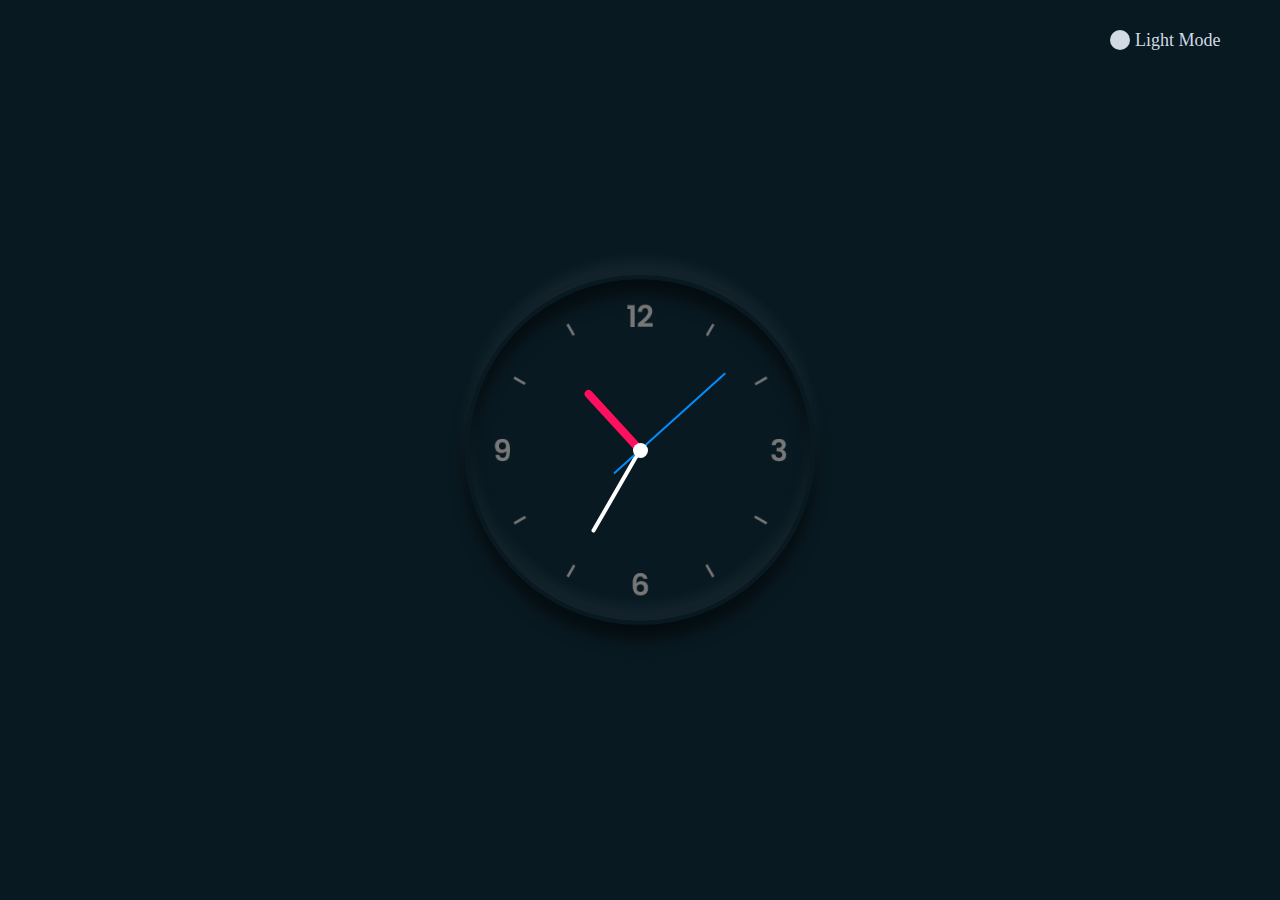
==== index.html @ 3bbf4278 "implements clock's function" ====
<!doctype html>

<html>
<head>
	<meta charset="utf-8">
	<title>JavaScript Clock</title>
	<link rel="stylesheet" href="style.css">
</head>
<body>
	<div class="clock">
		<div class="hour">
			<div class="hr" id="hr"></div>
		</div>
		<div class="min">
			<div class="mn" id="mn"></div>
		</div>
		<div class="sec">
			<div class="sc" id="sc"></div>
		</div>
	</div>
	<div class="toggleClass" onclick="toggleClass()"></div>
	<script type="text/javascript">
		function toggleClass() {
			const body = document.querySelector('body');
			body.classList.toggle('light');
		}
			
		const deg = 6;
		const hr = document.querySelector('#hr');
		const mn = document.querySelector('#mn');
		const sc = document.querySelector('#sc');

		setInterval(() => {
			let day = new Date();
			let hh = day.getHours() * 30;
			let mm = day.getMinutes() * deg;
			let ss = day.getSeconds() * deg;

			hr.style.transform = `rotateZ(${(hh) + (mm/12)}deg)`;
			mn.style.transform = `rotateZ(${mm}deg)`;
			sc.style.transform = `rotateZ(${ss}deg)`;
		});
			
	</script>
</body>
</html>
---- style.css ----
*
{
	margin: 0;
	padding: 0;
	box-sizing: border-box;
}

body
{
	display: flex;
	justify-content: center;
	align-items: center;
	min-height: 100vh;
	background: #091921;
}
body.light
{
	background: #d1dae3;
}

.clock
{
	width: 350px;
	height: 350px;
	display: flex;
	justify-content: center;
	align-items: center;
	background: #091921 url(clock.png);
	background-size: cover;
	border: 4px solid #091921;
	border-radius: 50%;
	box-shadow: 0 -15px 15px rgba(255, 255, 255, 0.05),
				inset 0 -15px 15px rgba(255, 255, 255, 0.05),
				0 15px 15px rgba(0, 0, 0, 0.5),
				inset 0 15px 15px rgba(0, 0, 0, 0.5);
}
body.light .clock
{
	background: #d1dae3 url(clock.png);
	background-size: cover;
	border: 4px solid #cad3dc;
	box-shadow: -8px -8px 15px rgba(255, 255, 255, 0.5),
				inset -8px -8px 15px rgba(255, 255, 255, 0.5),
				10px 10px 10px rgba(0, 0, 0, 0.1),
				inset 10px 10px 10px rgba(0, 0, 0, 0.1);
}
.clock::before
{
	content: '';
	position: absolute;
	width: 15px;
	height: 15px;
	background: #fff;
	border-radius: 50%;
	z-index: 10000;
}
body.light .clock::before
{
	background: #008eff;
}
.clock .hour,
.clock .min,
.clock .sec
{
	position: absolute;
}
.clock .hour, .hr
{
	width: 160px;
	height: 160px;
}
.clock .min, .mn
{
	width: 190px;
	height: 190px;
}
.clock .sec, .sc
{
	width: 230px;
	height: 230px;
}
.hr, .mn, .sc
{
	display: flex;
	justify-content: center;
	position: absolute;
	border-radius: 50%;
}
.hr::before
{
	content: '';
	position: absolute;
	width: 8px;
	height: 80px;
	background: #ff105e;
	z-index: 10;
	border-radius: 6px 6px 0 0;
}
.mn::before
{
	content: '';
	position: absolute;
	width: 4px;
	height: 90px;
	background: #fff;
	z-index: 11;
	border-radius: 6px 6px 0 0;
}
body.light .mn::before
{
	background: #091921;
}
.sc::before
{
	content: '';
	position: absolute;
	width: 2px;
	height: 150px;
	background: #008eff;
	z-index: 12;
	border-radius: 6px 6px 0 0;
}
.toggleClass
{
	position: absolute;
	top: 30px;
	right: 150px;
	width: 20px;
	height: 20px;
	font-size: 18px;
	border-radius: 50%;
	background: #d1dae3;
	color: #d1dae3;
	font-family: consolas;
	cursor: pointer;
	display: flex;
	align-items: center;
}
.toggleClass::before
{
	position: absolute;
	left: 25px;
	content: 'Light Mode';
	white-space: nowrap;
}

body.light .toggleClass
{
	background: #091921;
	color: #091921;
}
body.light .toggleClass::before
{
	content: 'Dark Mode';
}
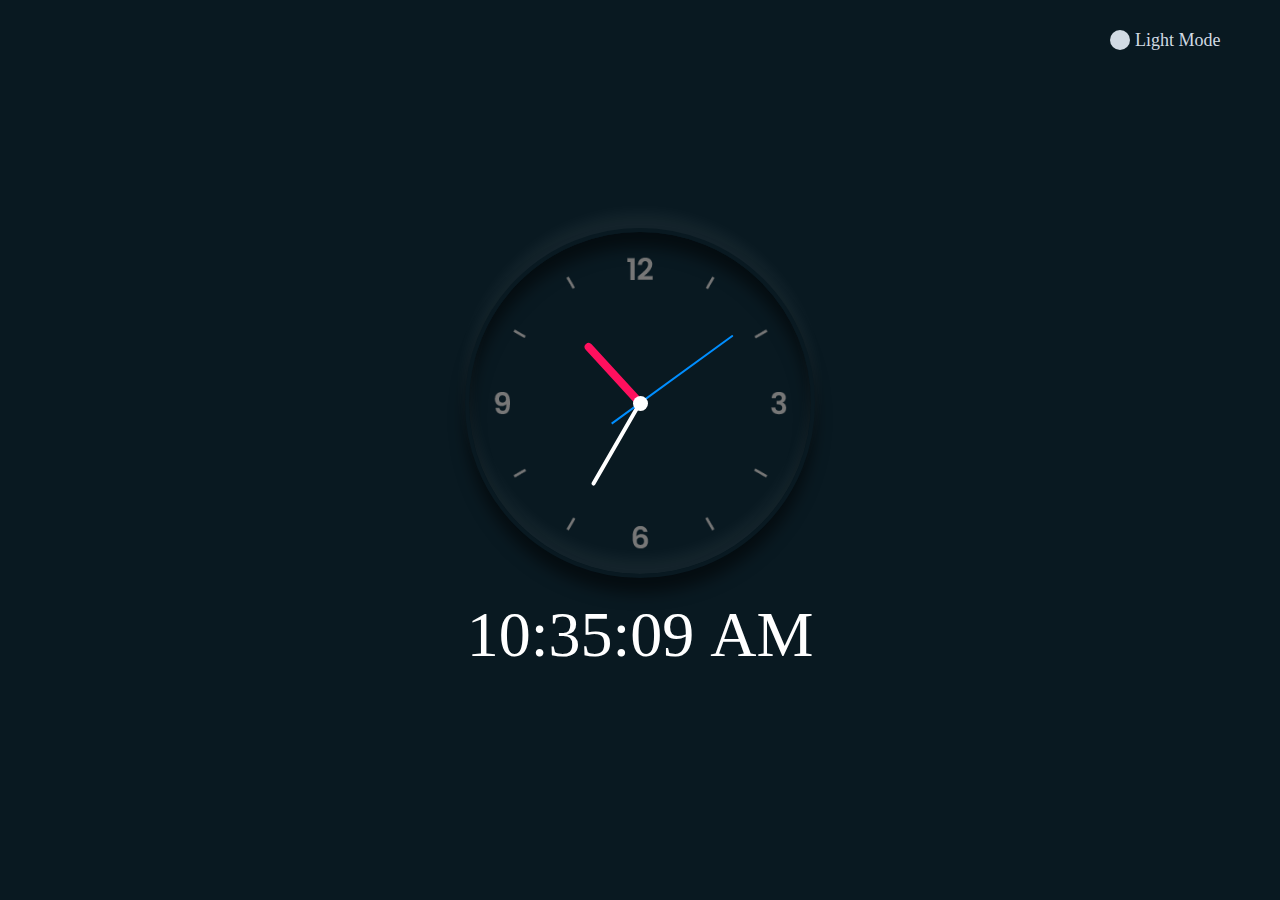
==== commit ef98f745: "implemented digital clock" ====
--- a/index.html
+++ b/index.html
@@ -7,18 +7,27 @@
 	<link rel="stylesheet" href="style.css">
 </head>
 <body>
-	<div class="clock">
-		<div class="hour">
-			<div class="hr" id="hr"></div>
+	<div class="container-column">
+		<div class="clock">
+			<div class="hour">
+				<div class="hr" id="hr"></div>
+			</div>
+			<div class="min">
+				<div class="mn" id="mn"></div>
+			</div>
+			<div class="sec">
+				<div class="sc" id="sc"></div>
+			</div>
 		</div>
-		<div class="min">
-			<div class="mn" id="mn"></div>
-		</div>
-		<div class="sec">
-			<div class="sc" id="sc"></div>
+		<div class="toggleClass" onclick="toggleClass()"></div>
+		<div class="digitalClock">
+			<div id="hours"></div>
+			<div id="minutes"></div>
+			<div id="seconds"></div>
+			<div id="AMPM"></div>
 		</div>
 	</div>
-	<div class="toggleClass" onclick="toggleClass()"></div>
+
 	<script type="text/javascript">
 		function toggleClass() {
 			const body = document.querySelector('body');
@@ -32,13 +41,33 @@
 
 		setInterval(() => {
 			let day = new Date();
-			let hh = day.getHours() * 30;
-			let mm = day.getMinutes() * deg;
-			let ss = day.getSeconds() * deg;
+			let hh = day.getHours();
+			let mm = day.getMinutes();
+			let ss = day.getSeconds();
 
-			hr.style.transform = `rotateZ(${(hh) + (mm/12)}deg)`;
-			mn.style.transform = `rotateZ(${mm}deg)`;
-			sc.style.transform = `rotateZ(${ss}deg)`;
+			hr.style.transform = `rotateZ(${(hh * 30) + (mm * deg/12)}deg)`;
+			mn.style.transform = `rotateZ(${mm * deg}deg)`;
+			sc.style.transform = `rotateZ(${ss * deg}deg)`;
+
+			let hours = document.querySelector("#hours");
+			let minutes = document.querySelector("#minutes");
+			let seconds = document.querySelector("#seconds");
+			let ampm = document.querySelector("#AMPM");
+
+			hh = (hh < 10) ? "0" + hh : hh;
+			mm = (mm < 10) ? "0" + mm : mm;
+			ss = (ss < 10) ? "0" + ss : ss;
+			let am = "AM";
+
+			if (hh > 12) {
+				h = h - 12;
+				am = "PM";
+			}
+
+			hours.innerHTML = hh + ":";
+			minutes.innerHTML = mm + ":";
+			seconds.innerHTML = ss + "&nbsp";
+			ampm.innerHTML = am;
 		});
 			
 	</script>
--- a/style.css
+++ b/style.css
@@ -3,6 +3,7 @@
 	margin: 0;
 	padding: 0;
 	box-sizing: border-box;
+	font-family: consolas;
 }
 
 body
@@ -16,6 +17,37 @@
 body.light
 {
 	background: #d1dae3;
+}
+/*
+.parent
+{
+	width: 100%;
+	height: 100vh;
+	display: flex;
+	justify-content: center;
+	align-items: center;
+}
+.parent::before
+{
+	content: '';
+	position: absolute;
+	bottom: 0;
+	left: 50%;
+	width: 100vh;
+	height: 100vh;
+	background: #008dff;
+	z-index: -1;
+	border-radius: 50%;
+	transform-origin: bottom;
+	transform: translateX(-50%) scale(4);
+}
+*/
+.container-column
+{
+	display: flex;
+	justify-content: center;
+	align-items: center;
+	flex-direction: column;
 }
 
 .clock
@@ -120,6 +152,23 @@
 	z-index: 12;
 	border-radius: 6px 6px 0 0;
 }
+
+/* digital clock */
+.digitalClock
+{
+	display: flex;
+	color: #fff;
+	font-size: 4em;
+	justify-content: center;
+	margin-top: 20px;
+}
+body.light .digitalClock
+{
+	color: #091921;
+}
+
+
+/* display mode toggle */
 .toggleClass
 {
 	position: absolute;
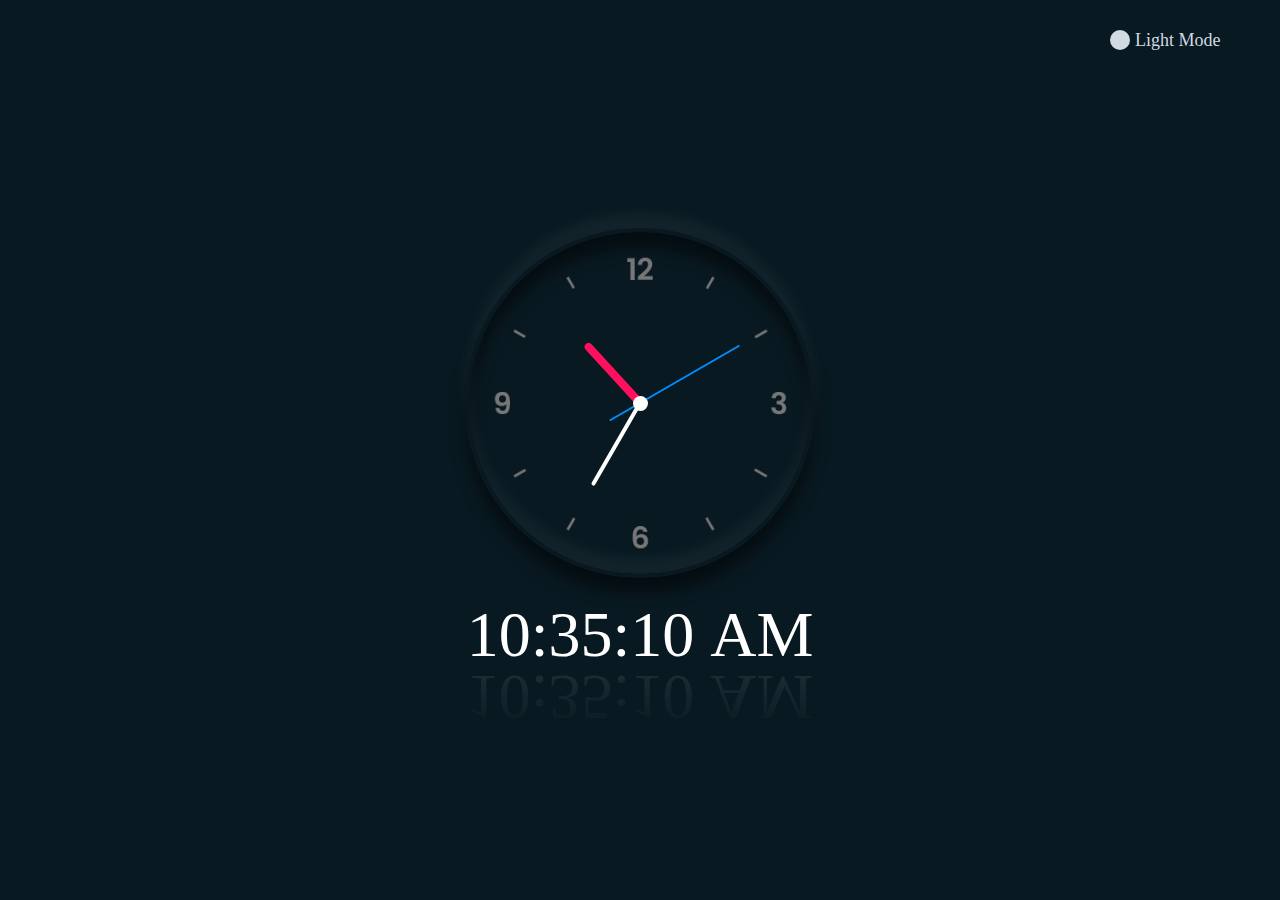
==== commit 253594cd: "buttons change" ====
--- a/index.html
+++ b/index.html
@@ -53,16 +53,15 @@
 			let minutes = document.querySelector("#minutes");
 			let seconds = document.querySelector("#seconds");
 			let ampm = document.querySelector("#AMPM");
+			let am = "AM";
+			if (hh > 12) {
+				hh = hh - 12;
+				am = "PM";
+			}
 
 			hh = (hh < 10) ? "0" + hh : hh;
 			mm = (mm < 10) ? "0" + mm : mm;
 			ss = (ss < 10) ? "0" + ss : ss;
-			let am = "AM";
-
-			if (hh > 12) {
-				h = h - 12;
-				am = "PM";
-			}
 
 			hours.innerHTML = hh + ":";
 			minutes.innerHTML = mm + ":";
--- a/style.css
+++ b/style.css
@@ -161,12 +161,12 @@
 	font-size: 4em;
 	justify-content: center;
 	margin-top: 20px;
+	-webkit-box-reflect: below -12px linear-gradient(transparent, rgba(0,0,0,.1));
 }
 body.light .digitalClock
 {
 	color: #091921;
 }
-
 
 /* display mode toggle */
 .toggleClass
